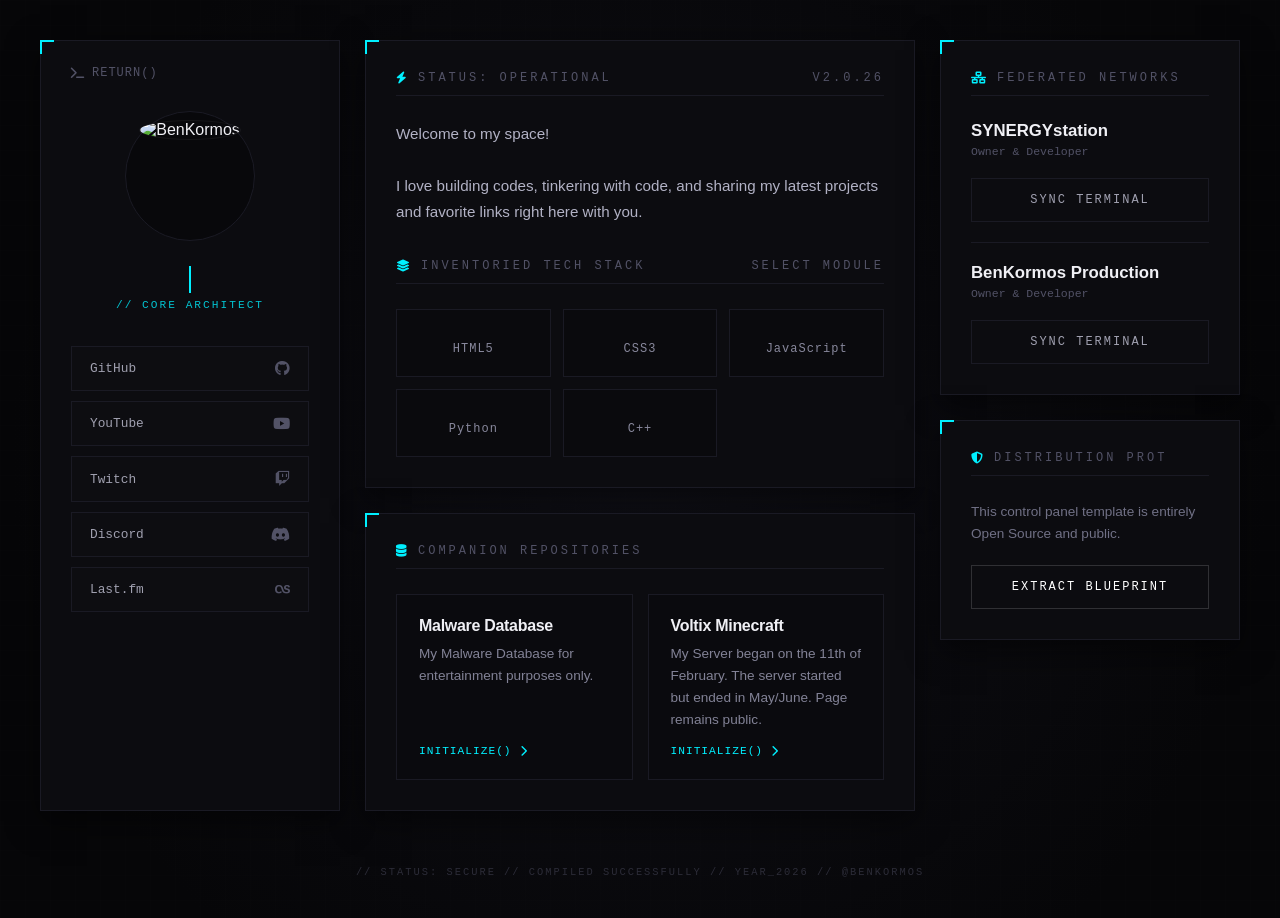
==== ben.html @ 7bd441f2 "Merge branch 'main' of https://github.com/SynergyStation/synergystation.github.io" ====
<!DOCTYPE html>
<html lang="en">
<head>
    <meta charset="UTF-8">
    <meta name="viewport" content="width=device-width, initial-scale=1.0">
    <title>BenKormos | Tactical Cyber Deck</title>
    
    <!-- Favicon -->
    <link rel="icon" type="image/jpeg" href="pictures/benkormos.profilbild.jpg">
    
    <!-- Icons -->
    <link rel="stylesheet" href="https://cdnjs.cloudflare.com/ajax/libs/font-awesome/6.4.0/css/all.min.css">
    <link rel="stylesheet" href="https://cdn.jsdelivr.net/gh/devicons/devicon@latest/devicon.min.css">

    <style>
        :root {
            --bg-main: #060608;
            --bg-card: #0c0c10;
            --border-color: #1a1a24;
            --accent: #00f0ff;
            --accent-dim: rgba(0, 240, 255, 0.05);
            --text-main: #f0f0f5;
            --text-muted: #525266;
            --font-mono: 'Courier New', Courier, monospace;
        }

        * {
            box-sizing: border-box;
            margin: 0;
            padding: 0;
            transition: background 0.2s, border-color 0.2s, transform 0.2s;
        }

        body {
            font-family: -apple-system, BlinkMacSystemFont, "Segoe UI", Roboto, sans-serif;
            background-color: var(--bg-main);
            color: var(--text-main);
            min-height: 100vh;
            display: flex;
            justify-content: center;
            align-items: center;
            padding: 40px 20px;
            background-image: 
                radial-gradient(circle at 50% 50%, rgba(20, 20, 30, 0.6) 0%, transparent 80%),
                linear-gradient(rgba(255, 255, 255, 0.005) 1px, transparent 1px),
                linear-gradient(90deg, rgba(255, 255, 255, 0.005) 1px, transparent 1px);
            background-size: 100% 100%, 25px 25px, 25px 25px;
        }

        /* PREMIUM ASYMMETRIC GRID */
        .deck-container {
            width: 100%;
            max-width: 1200px;
            display: grid;
            grid-template-columns: 300px 1fr 300px;
            gap: 25px;
        }

        /* PREMIUM MODULE DESIGN */
        .module {
            background: var(--bg-card);
            border: 1px solid var(--border-color);
            position: relative;
            padding: 30px;
            box-shadow: 0 10px 30px rgba(0,0,0,0.5);
        }

        /* Tech corner cuts */
        .module::before {
            content: '';
            position: absolute;
            top: -1px; left: -1px;
            width: 12px; height: 12px;
            border-top: 2px solid var(--accent);
            border-left: 2px solid var(--accent);
        }

        .module-title {
            font-family: var(--font-mono);
            font-size: 0.75rem;
            text-transform: uppercase;
            letter-spacing: 3px;
            color: var(--text-muted);
            margin-bottom: 25px;
            display: flex;
            align-items: center;
            justify-content: space-between;
            border-bottom: 1px solid var(--border-color);
            padding-bottom: 10px;
        }

        .module-title span {
            display: flex;
            align-items: center;
            gap: 8px;
        }

        .module-title i {
            color: var(--accent);
        }

        /* IDENTITY & TYPEWRITER EFFECT */
        .identity-pane {
            display: flex;
            flex-direction: column;
            align-items: center;
            text-align: center;
        }

        .avatar-wrapper {
            position: relative;
            width: 130px;
            height: 130px;
            margin-bottom: 25px;
            border: 1px solid var(--border-color);
            padding: 8px;
            background: rgba(0, 0, 0, 0.3);
            border-radius: 50%;
        }

        .avatar {
            width: 100%;
            height: 100%;
            object-fit: cover;
            border-radius: 50%;
            border: 1px solid rgba(255,255,255,0.05);
        }

        /* Dynamic Typewriter Box */
        .typewriter-container {
            display: inline-block;
            margin-bottom: 6px;
        }

        .username {
            font-family: var(--font-mono);
            font-size: 1.5rem;
            font-weight: 700;
            letter-spacing: 1px;
            color: #fff;
            overflow: hidden;
            border-right: 2px solid var(--accent);
            white-space: nowrap;
            margin: 0 auto;
            width: 0;
            animation: 
                typing 3.5s steps(9, end) infinite alternate,
                blink-caret 0.75s step-end infinite;
        }

        @keyframes typing {
            from { width: 0 }
            to { width: 100% }
        }

        @keyframes blink-caret {
            from, to { border-color: transparent }
            50% { border-color: var(--accent) }
        }

        .rank-string {
            font-family: var(--font-mono);
            font-size: 0.7rem;
            color: var(--accent);
            text-transform: uppercase;
            letter-spacing: 2px;
            margin-bottom: 35px;
            opacity: 0.8;
        }

        /* LINKS ELEMENT */
        .social-list {
            width: 100%;
            display: flex;
            flex-direction: column;
            gap: 10px;
        }

        .social-link {
            display: flex;
            align-items: center;
            justify-content: space-between;
            padding: 14px 18px;
            background: rgba(255, 255, 255, 0.005);
            border: 1px solid var(--border-color);
            color: #a0a0b0;
            text-decoration: none;
            font-family: var(--font-mono);
            font-size: 0.8rem;
        }

        .social-link i {
            font-size: 0.95rem;
            color: var(--text-muted);
        }

        .social-link:hover {
            border-color: var(--accent);
            background: var(--accent-dim);
            color: var(--accent);
            box-shadow: 0 0 15px rgba(0, 240, 255, 0.05);
            transform: translateX(4px);
        }
        .social-link:hover i { color: var(--accent); }

        /* CENTER AREA */
        .main-interface {
            display: flex;
            flex-direction: column;
            gap: 25px;
        }

        .bio-text {
            font-size: 0.95rem;
            line-height: 1.7;
            color: #b2b2c5;
        }

        /* TECH GRID LAYOUT */
        .tech-grid {
            display: grid;
            grid-template-columns: repeat(auto-fill, minmax(130px, 1fr));
            gap: 12px;
            margin-top: 25px;
        }

        .tech-item {
            display: flex;
            flex-direction: column;
            align-items: center;
            justify-content: center;
            gap: 12px;
            padding: 20px 10px;
            background: rgba(0,0,0,0.2);
            border: 1px solid var(--border-color);
            font-family: var(--font-mono);
            font-size: 0.75rem;
            letter-spacing: 1px;
            color: #88889c;
            cursor: pointer;
        }

        .tech-item i {
            font-size: 1.8rem;
            color: var(--text-muted);
        }

        .tech-item:hover {
            background: rgba(255,255,255,0.02);
            transform: translateY(-4px);
        }
        
        .tech-item.html:hover { border-color: #e34c26; color: #e34c26; box-shadow: 0 5px 15px rgba(227, 76, 38, 0.1); }
        .tech-item.html:hover i { color: #e34c26; }
        .tech-item.css:hover { border-color: #264de4; color: #264de4; box-shadow: 0 5px 15px rgba(38, 77, 228, 0.1); }
        .tech-item.css:hover i { color: #264de4; }
        .tech-item.js:hover { border-color: #f7df1e; color: #f7df1e; box-shadow: 0 5px 15px rgba(247, 223, 30, 0.1); }
        .tech-item.js:hover i { color: #f7df1e; }
        .tech-item.python:hover { border-color: #3776ab; color: #3776ab; box-shadow: 0 5px 15px rgba(55, 118, 171, 0.1); }
        .tech-item.python:hover i { color: #3776ab; }
        .tech-item.cpp:hover { border-color: #00599c; color: #00599c; box-shadow: 0 5px 15px rgba(0, 89, 156, 0.1); }
        .tech-item.cpp:hover i { color: #00599c; }

        /* REPOSITORIES NETWORK */
        .repo-layout {
            display: grid;
            grid-template-columns: 1fr 1fr;
            gap: 15px;
        }

        .repo-card {
            border: 1px solid var(--border-color);
            padding: 22px;
            background: rgba(0,0,0,0.15);
            display: flex;
            flex-direction: column;
            justify-content: space-between;
            gap: 15px;
        }

        .repo-card h4 {
            font-size: 1rem;
            font-weight: 600;
            letter-spacing: -0.3px;
        }

        .repo-card p {
            font-size: 0.85rem;
            color: #828296;
            line-height: 1.6;
        }

        .repo-btn {
            font-family: var(--font-mono);
            font-size: 0.7rem;
            color: var(--accent);
            text-decoration: none;
            display: flex;
            align-items: center;
            gap: 8px;
            letter-spacing: 1px;
        }

        .repo-btn:hover { color: #fff; }

        /* RIGHT COLUMN */
        .right-pane {
            display: flex;
            flex-direction: column;
            gap: 25px;
        }

        .org-node {
            margin-bottom: 20px;
            padding-bottom: 20px;
            border-bottom: 1px solid var(--border-color);
        }
        .org-node:last-child {
            margin-bottom: 0;
            padding-bottom: 0;
            border-bottom: none;
        }

        .org-name {
            font-size: 1.05rem;
            font-weight: 600;
            margin-bottom: 4px;
        }

        .org-role {
            font-family: var(--font-mono);
            font-size: 0.72rem;
            color: var(--text-muted);
            margin-bottom: 20px;
        }

        .tactical-btn {
            display: flex;
            align-items: center;
            justify-content: center;
            gap: 10px;
            width: 100%;
            background: transparent;
            border: 1px solid var(--border-color);
            color: #a0a0b0;
            padding: 14px;
            font-family: var(--font-mono);
            font-size: 0.75rem;
            text-transform: uppercase;
            letter-spacing: 2px;
            text-decoration: none;
            cursor: pointer;
        }

        .tactical-btn:hover {
            border-color: var(--accent);
            color: var(--accent);
            background: var(--accent-dim);
        }

        .hub-back-btn {
            position: absolute;
            top: 25px;
            left: 30px;
            font-family: var(--font-mono);
            color: var(--text-muted);
            text-decoration: none;
            font-size: 0.75rem;
            display: flex;
            align-items: center;
            gap: 6px;
            letter-spacing: 1px;
        }
        .hub-back-btn:hover { color: var(--accent); }

        /* MODAL OVERLAY TERMINAL */
        .modal-overlay {
            position: fixed;
            top: 0; left: 0; width: 100%; height: 100%;
            background: rgba(3, 3, 5, 0.9);
            backdrop-filter: blur(12px);
            z-index: 999;
            display: flex;
            justify-content: center;
            align-items: center;
            opacity: 0;
            pointer-events: none;
            transition: opacity 0.3s ease;
        }

        .modal-overlay.active {
            opacity: 1;
            pointer-events: auto;
        }

        .modal-box {
            background: #0a0a0e;
            border: 1px solid var(--accent);
            width: 100%;
            max-width: 480px;
            padding: 35px;
            position: relative;
            transform: translateY(20px);
            transition: transform 0.3s cubic-bezier(0.16, 1, 0.3, 1);
            box-shadow: 0 0 50px rgba(0, 240, 255, 0.1);
        }

        .modal-overlay.active .modal-box {
            transform: translateY(0);
        }

        .modal-close {
            position: absolute;
            top: 20px; right: 20px;
            background: transparent;
            border: none;
            color: var(--text-muted);
            font-family: var(--font-mono);
            font-size: 0.85rem;
            cursor: pointer;
        }
        .modal-close:hover { color: var(--accent); }

        .modal-header {
            display: flex;
            align-items: center;
            gap: 20px;
            margin-bottom: 25px;
            border-bottom: 1px solid var(--border-color);
            padding-bottom: 20px;
        }

        .modal-header i {
            font-size: 2.5rem;
        }

        .modal-title-text h3 {
            font-size: 1.4rem;
            color: #fff;
            font-weight: 700;
        }

        .modal-title-text span {
            font-family: var(--font-mono);
            font-size: 0.7rem;
            color: var(--text-muted);
            letter-spacing: 1px;
        }

        .modal-body p {
            font-size: 0.9rem;
            line-height: 1.7;
            color: #a0a0b5;
            margin-bottom: 20px;
        }

        .modal-meta {
            font-family: var(--font-mono);
            font-size: 0.75rem;
            background: rgba(255,255,255,0.01);
            padding: 12px 15px;
            border-left: 2px solid var(--accent);
            color: #707088;
            letter-spacing: 0.5px;
        }

        /* SYSTEM FOOTER */
        .deck-footer {
            grid-column: 1 / -1;
            text-align: center;
            font-family: var(--font-mono);
            font-size: 0.65rem;
            color: #2c2c38;
            margin-top: 30px;
            letter-spacing: 2px;
        }

        @media (max-width: 1100px) {
            .deck-container { grid-template-columns: 1fr 1fr; }
            .right-pane { grid-column: 1 / -1; display: grid; grid-template-columns: 1fr 1fr; }
        }
        @media (max-width: 768px) {
            .deck-container { grid-template-columns: 1fr; }
            .right-pane { grid-template-columns: 1fr; }
            .repo-layout { grid-template-columns: 1fr; }
            body { padding: 15px; }
        }
    </style>
</head>
<body>

    <audio id="bg-music" autoplay loop></audio>

    <!-- DATA MODULE OVERLAY (MODAL) -->
    <div class="modal-overlay" id="tech-modal">
        <div class="module modal-box">
            <button class="modal-close" id="close-modal">[ CLOSE_SYS ]</button>
            <div class="modal-header">
                <i id="m-icon" class=""></i>
                <div class="modal-title-text">
                    <h3 id="m-title">Language</h3>
                    <span id="m-type">// SYSTEM REGISTRY</span>
                </div>
            </div>
            <div class="modal-body">
                <p id="m-desc">Description payload.</p>
                <div class="modal-meta" id="m-use">
                    PRIMARY OVERVIEW
                </div>
            </div>
        </div>
    </div>

    <div class="deck-container">
        
        <!-- PROFILE SECTION -->
        <aside class="module identity-pane" style="padding-top: 70px;">
            <a href="/" class="hub-back-btn"><i class="fas fa-terminal"></i> RETURN()</a>
            
            <div class="avatar-wrapper">
                <img src="pictures/benkormos.profilbild.jpg" alt="BenKormos" class="avatar">
            </div>

            <div class="typewriter-container">
                <h2 class="username">BenKormos</h2>
            </div>
            <div class="rank-string">// CORE ARCHITECT</div>

            <div class="social-list">
                <a href="https://github.com/benbroc" target="_blank" class="social-link"><span>GitHub</span> <i class="fab fa-github"></i></a>
                <a href="https://youtube.com/@benkormos" target="_blank" class="social-link"><span>YouTube</span> <i class="fab fa-youtube"></i></a>
                <a href="https://twitch.tv/benkormos" target="_blank" class="social-link"><span>Twitch</span> <i class="fab fa-twitch"></i></a>
                <a href="https://dc.gg/ben" target="_blank" class="social-link"><span>Discord</span> <i class="fab fa-discord"></i></a>
                <a href="https://last.fm/user/ben_bro_c" target="_blank" class="social-link"><span>Last.fm</span> <i class="fab fa-lastfm"></i></a>
            </div>
        </aside>

        <!-- MAIN INTERFACE MAIN GRID -->
        <div class="main-interface">
            
            <!-- STATUS MATRIX -->
            <section class="module">
                <div class="module-title">
                    <span><i class="fas fa-bolt"></i> STATUS: OPERATIONAL</span>
                    <span>v2.0.26</span>
                </div>
                <p class="bio-text">Welcome to my space!<br><br>I love building codes, tinkering with code, and sharing my latest projects and favorite links right here with you.</p>
                
                <div class="module-title" style="margin-bottom: 0; margin-top: 35px;">
                    <span><i class="fas fa-layer-group"></i> INVENTORIED TECH STACK</span>
                    <span>SELECT MODULE</span>
                </div>
                
                <div class="tech-grid">
                    <div class="tech-item html" data-lang="html"><i class="devicon-html5-plain"></i>HTML5</div>
                    <div class="tech-item css" data-lang="css"><i class="devicon-css3-plain"></i>CSS3</div>
                    <div class="tech-item js" data-lang="js"><i class="devicon-javascript-plain"></i>JavaScript</div>
                    <div class="tech-item python" data-lang="python"><i class="devicon-python-plain"></i>Python</div>
                    <div class="tech-item cpp" data-lang="cpp"><i class="devicon-cplusplus-plain"></i>C++</div>
                </div>
            </section>

            <!-- ARCHIVES (REPOS) -->
            <section class="module">
                <div class="module-title">
                    <span><i class="fas fa-database"></i> COMPANION REPOSITORIES</span>
                </div>
                <div class="repo-layout">
                    
                    <div class="repo-card">
                        <div>
                            <h4>Malware Database</h4>
                            <p style="margin-top: 8px;">My Malware Database for entertainment purposes only.</p>
                        </div>
                        <a href="https://github.com/BenKormos/MalwareDatabase/tree/main/SteamTrashVirus" target="_blank" class="repo-btn">INITIALIZE() <i class="fas fa-chevron-right"></i></a>
                    </div>

                    <div class="repo-card">
                        <div>
                            <h4>Voltix Minecraft</h4>
                            <p style="margin-top: 8px;">My Server began on the 11th of February. The server started but ended in May/June. Page remains public.</p>
                        </div>
                        <a href="https://github.com/SynergyStation/voltix-website-2.0" target="_blank" class="repo-btn">INITIALIZE() <i class="fas fa-chevron-right"></i></a>
                    </div>

                </div>
            </section>
        </div>

        <!-- RIGHT SIDEBAR MODULES -->
        <div class="right-pane">
            
            <!-- NETWORK NODES -->
            <section class="module">
                <div class="module-title">
                    <span><i class="fas fa-network-wired"></i> FEDERATED NETWORKS</span>
                </div>
                
                <div class="org-node">
                    <div class="org-name">SYNERGYstation</div>
                    <div class="org-role">Owner & Developer</div>
                    <a href="https://github.com/SynergyStation" target="_blank" class="tactical-btn">Sync Terminal</a>
                </div>

                <div class="org-node">
                    <div class="org-name">BenKormos Production</div>
                    <div class="org-role">Owner & Developer</div>
                    <a href="https://github.com/Benkormos" target="_blank" class="tactical-btn">Sync Terminal</a>
                </div>
            </section>

            <!-- LEGAL PROTOCOLS -->
            <section class="module">
                <div class="module-title">
                    <span><i class="fas fa-shield-alt"></i> DISTRIBUTION PROT</span>
                </div>
                <p style="font-size: 0.85rem; color: #707085; margin-bottom: 20px; line-height: 1.6;">This control panel template is entirely Open Source and public.</p>
                <a href="https://github.com/BenKormos" target="_blank" class="tactical-btn" style="border-color: rgba(255,255,255,0.15); color: #fff;">Extract Blueprint</a>
            </section>

        </div>

        <!-- BASE TERMINAL ROW -->
        <footer class="deck-footer">
            // STATUS: SECURE // COMPILED SUCCESSFULLY // YEAR_2026 // @BENKORMOS
        </footer>

    </div>

    <!-- CODE SYSTEM INTERACTIVE ENGINE -->
    <script>
        // Tech Stack Data Registry
        const techDatabase = {
            html: {
                title: "HTML5",
                type: "MARKUP ENGINE // SYSTEM_CORE",
                icon: "devicon-html5-plain",
                color: "#e34c26",
                desc: "Hypertext Markup Language. The fundamental architecture of the web ecosystem. Used to structuralize text layouts, hyperlink hubs, and content domains within the centralized DOM grid.",
                use: "PRIMARY OPERATION: Structural DOM Mapping & Core Web Layouts"
            },
            css: {
                title: "CSS3",
                type: "STYLESHEET GRAPHICS MATRIX",
                icon: "devicon-css3-plain",
                color: "#264de4",
                desc: "Cascading Style Sheets. Controls responsive viewport processing, deep variable declarations, complex fluid layouts, and low-overhead animation loops.",
                use: "PRIMARY OPERATION: UI Theming, Flex/Grid Systems & Fluid Shaders"
            },
            js: {
                title: "JavaScript",
                type: "RUNTIME SKRIPT ENVIRONMENT",
                icon: "devicon-javascript-plain",
                color: "#f7df1e",
                desc: "High-level asynchronous runtime. Powers active state machine processes, responsive interface mutations, network data handshakes, and dynamically spawns this responsive diagnostic viewport.",
                use: "PRIMARY OPERATION: Dynamic Interaction & Async Network Pipelines"
            },
            python: {
                title: "Python",
                type: "INTERPRETED MULTI-ROLE CORE",
                icon: "devicon-python-plain",
                color: "#3776ab",
                desc: "A concise interpreted language engineered for optimal legibility. Widely configured for local micro-scripts, machine learning models, server integration, and automated parsing protocols.",
                use: "PRIMARY OPERATION: Automated Pipelines, Web Scrapers & Analytical Engines"
            },
            cpp: {
                title: "C++",
                type: "LOW-LEVEL COMPILED CORE",
                icon: "devicon-cplusplus-plain",
                color: "#00599c",
                desc: "A supreme execution engine optimized for direct machine abstraction. Grants manual memory map controls and deterministic speeds. Ideal for deep platform software and rendering tasks.",
                use: "PRIMARY OPERATION: Ultra-Performance Modules & Low-Level Architecture"
            }
        };

        // Window Handlers
        const modal = document.getElementById('tech-modal');
        const closeModalBtn = document.getElementById('close-modal');
        const techItems = document.querySelectorAll('.tech-item');

        const mIcon = document.getElementById('m-icon');
        const mTitle = document.getElementById('m-title');
        const mType = document.getElementById('m-type');
        const mDesc = document.getElementById('m-desc');
        const mUse = document.getElementById('m-use');

        // Modal Lifecycle Event Setup
        techItems.forEach(item => {
            item.addEventListener('click', () => {
                const langKey = item.getAttribute('data-lang');
                const data = techDatabase[langKey];

                if(data) {
                    mIcon.className = data.icon;
                    mIcon.style.color = data.color;
                    modal.style.setProperty('--accent', data.color);
                    mTitle.textContent = data.title;
                    mType.textContent = `// CLASS: ${data.type}`;
                    mDesc.textContent = data.desc;
                    mUse.textContent = data.use;

                    modal.classList.add('active');
                }
            });
        });

        closeModalBtn.addEventListener('click', () => modal.classList.remove('active'));
        modal.addEventListener('click', (e) => {
            if(e.target === modal) modal.classList.remove('active');
        });

        // Background Audio Handshake
        const audio = document.getElementById('bg-music');
        audio.volume = 0.3;

        function triggerAutoplay() {
            audio.play().then(() => {
                window.removeEventListener('click', triggerAutoplay);
                window.removeEventListener('touchstart', triggerAutoplay);
            }).catch(() => {});
        }
        window.addEventListener('DOMContentLoaded', triggerAutoplay);
        window.addEventListener('click', triggerAutoplay);
        window.addEventListener('touchstart', triggerAutoplay);
    </script>
</body>
</html>
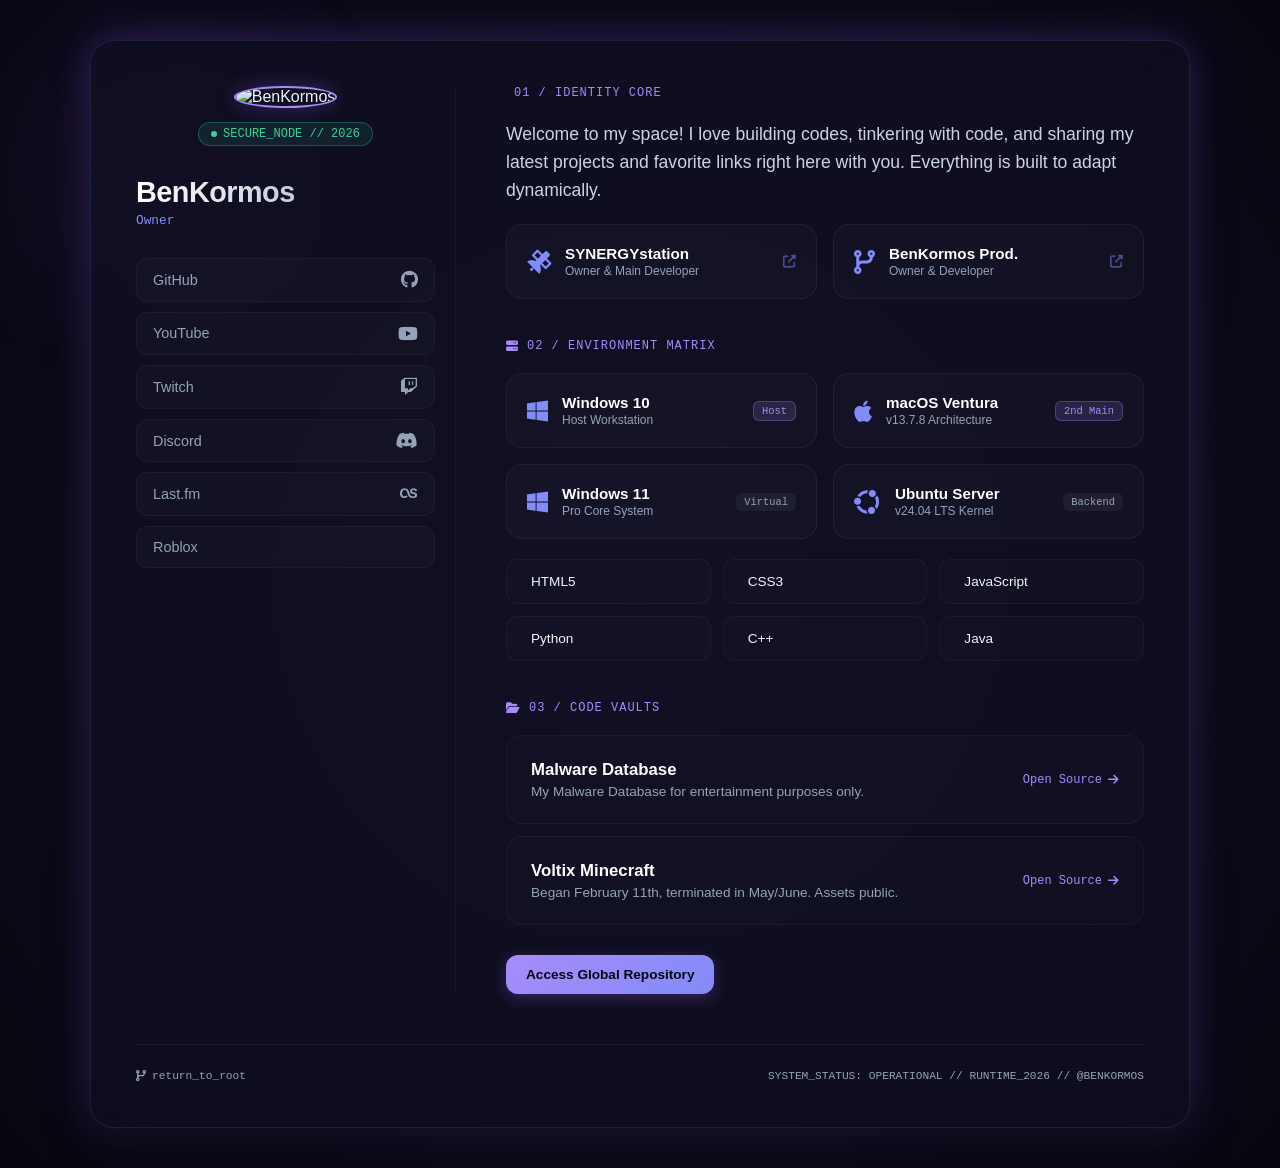
==== commit 910f21d7: "Update ben.html" ====
--- a/ben.html
+++ b/ben.html
@@ -3,7 +3,7 @@
 <head>
     <meta charset="UTF-8">
     <meta name="viewport" content="width=device-width, initial-scale=1.0">
-    <title>BenKormos | Tactical Cyber Deck</title>
+    <title>BenKormos</title>
     
     <!-- Favicon -->
     <link rel="icon" type="image/jpeg" href="pictures/benkormos.profilbild.jpg">
@@ -14,372 +14,353 @@
 
     <style>
         :root {
-            --bg-main: #060608;
-            --bg-card: #0c0c10;
-            --border-color: #1a1a24;
-            --accent: #00f0ff;
-            --accent-dim: rgba(0, 240, 255, 0.05);
-            --text-main: #f0f0f5;
-            --text-muted: #525266;
-            --font-mono: 'Courier New', Courier, monospace;
+            --bg-gradient: radial-gradient(circle at 50% 50%, #141226 0%, #070610 100%);
+            --panel-bg: rgba(18, 16, 36, 0.65);
+            --panel-border: rgba(129, 140, 248, 0.15);
+            --accent-glow: rgba(139, 92, 246, 0.3);
+            --accent-primary: #a78bfa;
+            --accent-secondary: #818cf8;
+            --text-main: #f1f5f9;
+            --text-muted: #94a3b8;
+            --font-code: 'Consolas', 'Courier New', monospace;
         }
 
         * {
             box-sizing: border-box;
             margin: 0;
             padding: 0;
-            transition: background 0.2s, border-color 0.2s, transform 0.2s;
         }
 
         body {
-            font-family: -apple-system, BlinkMacSystemFont, "Segoe UI", Roboto, sans-serif;
-            background-color: var(--bg-main);
+            font-family: 'Segoe UI', Roboto, Helvetica, Arial, sans-serif;
+            background: var(--bg-gradient);
             color: var(--text-main);
             min-height: 100vh;
             display: flex;
             justify-content: center;
             align-items: center;
             padding: 40px 20px;
-            background-image: 
-                radial-gradient(circle at 50% 50%, rgba(20, 20, 30, 0.6) 0%, transparent 80%),
-                linear-gradient(rgba(255, 255, 255, 0.005) 1px, transparent 1px),
-                linear-gradient(90deg, rgba(255, 255, 255, 0.005) 1px, transparent 1px);
-            background-size: 100% 100%, 25px 25px, 25px 25px;
-        }
-
-        /* PREMIUM ASYMMETRIC GRID */
-        .deck-container {
+            overflow-x: hidden;
+        }
+
+        /* --- BACKGROUND DECORATION --- */
+        .bg-glow-orb {
+            position: fixed;
+            width: 500px;
+            height: 500px;
+            background: radial-gradient(circle, rgba(139, 92, 246, 0.08) 0%, rgba(0,0,0,0) 70%);
+            top: -100px;
+            left: -100px;
+            z-index: -1;
+        }
+
+        /* --- MAIN DASHBOARD CONTAINER --- */
+        .terminal-container {
+            max-width: 1100px;
             width: 100%;
-            max-width: 1200px;
+            background: var(--panel-bg);
+            backdrop-filter: blur(20px);
+            -webkit-backdrop-filter: blur(20px);
+            border: 1px solid var(--panel-border);
+            border-radius: 24px;
+            padding: 45px;
+            box-shadow: 0 25px 50px -12px rgba(0, 0, 0, 0.5), 0 0 40px 0 var(--accent-glow);
             display: grid;
-            grid-template-columns: 300px 1fr 300px;
-            gap: 25px;
-        }
-
-        /* PREMIUM MODULE DESIGN */
-        .module {
-            background: var(--bg-card);
-            border: 1px solid var(--border-color);
+            grid-template-columns: 320px 1fr;
+            gap: 50px;
+        }
+
+        /* --- LEFT COLUMN: PROFILE & LINKS --- */
+        .profile-axis {
+            display: flex;
+            flex-direction: column;
+            gap: 30px;
+            border-right: 1px solid rgba(255, 255, 255, 0.05);
+            padding-right: 20px;
+        }
+
+        .avatar-box {
+            text-align: center;
             position: relative;
-            padding: 30px;
-            box-shadow: 0 10px 30px rgba(0,0,0,0.5);
-        }
-
-        /* Tech corner cuts */
-        .module::before {
-            content: '';
-            position: absolute;
-            top: -1px; left: -1px;
-            width: 12px; height: 12px;
-            border-top: 2px solid var(--accent);
-            border-left: 2px solid var(--accent);
-        }
-
-        .module-title {
-            font-family: var(--font-mono);
+        }
+
+        .avatar-box img {
+            width: 120px;
+            height: 120px;
+            border-radius: 50%;
+            object-fit: cover;
+            border: 2px solid var(--accent-primary);
+            box-shadow: 0 0 20px var(--accent-glow);
+        }
+
+        .status-badge {
+            display: inline-flex;
+            align-items: center;
+            gap: 6px;
+            background: rgba(52, 211, 153, 0.1);
+            border: 1px solid rgba(52, 211, 153, 0.3);
+            color: #34d399;
+            padding: 4px 12px;
+            border-radius: 20px;
+            font-size: 0.75rem;
+            font-family: var(--font-code);
+            margin-top: 14px;
+        }
+
+        .status-dot {
+            width: 6px;
+            height: 6px;
+            background: #34d399;
+            border-radius: 50%;
+            animation: pulse 2s infinite;
+        }
+
+        .profile-title h1 {
+            font-size: 1.8rem;
+            font-weight: 800;
+            letter-spacing: -0.5px;
+            background: linear-gradient(to right, #fff, var(--text-muted));
+            -webkit-background-clip: text;
+            -webkit-text-fill-color: transparent;
+        }
+
+        .profile-title p {
+            font-family: var(--font-code);
+            font-size: 0.8rem;
+            color: var(--accent-secondary);
+            margin-top: 4px;
+        }
+
+        .link-mesh {
+            display: flex;
+            flex-direction: column;
+            gap: 10px;
+        }
+
+        .link-node {
+            display: flex;
+            align-items: center;
+            justify-content: space-between;
+            padding: 12px 16px;
+            background: rgba(255, 255, 255, 0.02);
+            border: 1px solid rgba(255, 255, 255, 0.04);
+            border-radius: 12px;
+            color: var(--text-muted);
+            text-decoration: none;
+            font-size: 0.9rem;
+            transition: all 0.25s ease;
+        }
+
+        .link-node:hover {
+            background: rgba(139, 92, 246, 0.1);
+            border-color: var(--accent-primary);
+            color: #fff;
+            transform: translateX(4px);
+        }
+
+        .link-node i {
+            font-size: 1.1rem;
+        }
+
+        /* --- RIGHT COLUMN: OPERATIONAL DATA --- */
+        .content-axis {
+            display: flex;
+            flex-direction: column;
+            gap: 40px;
+        }
+
+        .deck-section {
+            display: flex;
+            flex-direction: column;
+            gap: 20px;
+        }
+
+        .section-tag {
+            font-family: var(--font-code);
             font-size: 0.75rem;
             text-transform: uppercase;
-            letter-spacing: 3px;
-            color: var(--text-muted);
-            margin-bottom: 25px;
-            display: flex;
-            align-items: center;
-            justify-content: space-between;
-            border-bottom: 1px solid var(--border-color);
-            padding-bottom: 10px;
-        }
-
-        .module-title span {
+            color: var(--accent-primary);
+            letter-spacing: 1px;
             display: flex;
             align-items: center;
             gap: 8px;
         }
 
-        .module-title i {
-            color: var(--accent);
-        }
-
-        /* IDENTITY & TYPEWRITER EFFECT */
-        .identity-pane {
-            display: flex;
-            flex-direction: column;
-            align-items: center;
-            text-align: center;
-        }
-
-        .avatar-wrapper {
-            position: relative;
-            width: 130px;
-            height: 130px;
-            margin-bottom: 25px;
-            border: 1px solid var(--border-color);
-            padding: 8px;
-            background: rgba(0, 0, 0, 0.3);
-            border-radius: 50%;
-        }
-
-        .avatar {
-            width: 100%;
-            height: 100%;
-            object-fit: cover;
-            border-radius: 50%;
-            border: 1px solid rgba(255,255,255,0.05);
-        }
-
-        /* Dynamic Typewriter Box */
-        .typewriter-container {
-            display: inline-block;
-            margin-bottom: 6px;
-        }
-
-        .username {
-            font-family: var(--font-mono);
-            font-size: 1.5rem;
-            font-weight: 700;
-            letter-spacing: 1px;
-            color: #fff;
-            overflow: hidden;
-            border-right: 2px solid var(--accent);
-            white-space: nowrap;
-            margin: 0 auto;
-            width: 0;
-            animation: 
-                typing 3.5s steps(9, end) infinite alternate,
-                blink-caret 0.75s step-end infinite;
-        }
-
-        @keyframes typing {
-            from { width: 0 }
-            to { width: 100% }
-        }
-
-        @keyframes blink-caret {
-            from, to { border-color: transparent }
-            50% { border-color: var(--accent) }
-        }
-
-        .rank-string {
-            font-family: var(--font-mono);
-            font-size: 0.7rem;
-            color: var(--accent);
-            text-transform: uppercase;
-            letter-spacing: 2px;
-            margin-bottom: 35px;
-            opacity: 0.8;
-        }
-
-        /* LINKS ELEMENT */
-        .social-list {
-            width: 100%;
-            display: flex;
-            flex-direction: column;
-            gap: 10px;
-        }
-
-        .social-link {
-            display: flex;
-            align-items: center;
-            justify-content: space-between;
-            padding: 14px 18px;
-            background: rgba(255, 255, 255, 0.005);
-            border: 1px solid var(--border-color);
-            color: #a0a0b0;
-            text-decoration: none;
-            font-family: var(--font-mono);
-            font-size: 0.8rem;
-        }
-
-        .social-link i {
-            font-size: 0.95rem;
-            color: var(--text-muted);
-        }
-
-        .social-link:hover {
-            border-color: var(--accent);
-            background: var(--accent-dim);
-            color: var(--accent);
-            box-shadow: 0 0 15px rgba(0, 240, 255, 0.05);
-            transform: translateX(4px);
-        }
-        .social-link:hover i { color: var(--accent); }
-
-        /* CENTER AREA */
-        .main-interface {
-            display: flex;
-            flex-direction: column;
-            gap: 25px;
-        }
-
         .bio-text {
-            font-size: 0.95rem;
-            line-height: 1.7;
-            color: #b2b2c5;
-        }
-
-        /* TECH GRID LAYOUT */
-        .tech-grid {
-            display: grid;
-            grid-template-columns: repeat(auto-fill, minmax(130px, 1fr));
-            gap: 12px;
-            margin-top: 25px;
-        }
-
-        .tech-item {
-            display: flex;
-            flex-direction: column;
-            align-items: center;
-            justify-content: center;
-            gap: 12px;
-            padding: 20px 10px;
-            background: rgba(0,0,0,0.2);
-            border: 1px solid var(--border-color);
-            font-family: var(--font-mono);
-            font-size: 0.75rem;
-            letter-spacing: 1px;
-            color: #88889c;
-            cursor: pointer;
-        }
-
-        .tech-item i {
-            font-size: 1.8rem;
-            color: var(--text-muted);
-        }
-
-        .tech-item:hover {
-            background: rgba(255,255,255,0.02);
-            transform: translateY(-4px);
-        }
-        
-        .tech-item.html:hover { border-color: #e34c26; color: #e34c26; box-shadow: 0 5px 15px rgba(227, 76, 38, 0.1); }
-        .tech-item.html:hover i { color: #e34c26; }
-        .tech-item.css:hover { border-color: #264de4; color: #264de4; box-shadow: 0 5px 15px rgba(38, 77, 228, 0.1); }
-        .tech-item.css:hover i { color: #264de4; }
-        .tech-item.js:hover { border-color: #f7df1e; color: #f7df1e; box-shadow: 0 5px 15px rgba(247, 223, 30, 0.1); }
-        .tech-item.js:hover i { color: #f7df1e; }
-        .tech-item.python:hover { border-color: #3776ab; color: #3776ab; box-shadow: 0 5px 15px rgba(55, 118, 171, 0.1); }
-        .tech-item.python:hover i { color: #3776ab; }
-        .tech-item.cpp:hover { border-color: #00599c; color: #00599c; box-shadow: 0 5px 15px rgba(0, 89, 156, 0.1); }
-        .tech-item.cpp:hover i { color: #00599c; }
-
-        /* REPOSITORIES NETWORK */
-        .repo-layout {
+            font-size: 1.1rem;
+            line-height: 1.6;
+            color: #cbd5e1;
+        }
+
+        /* GRID LAYOUTS */
+        .sub-grid {
             display: grid;
             grid-template-columns: 1fr 1fr;
-            gap: 15px;
-        }
-
-        .repo-card {
-            border: 1px solid var(--border-color);
-            padding: 22px;
-            background: rgba(0,0,0,0.15);
+            gap: 16px;
+        }
+
+        .interactive-card {
+            background: rgba(255, 255, 255, 0.02);
+            border: 1px solid rgba(255, 255, 255, 0.05);
+            border-radius: 16px;
+            padding: 20px;
+            display: flex;
+            align-items: center;
+            justify-content: space-between;
+            cursor: pointer;
+            transition: all 0.2s ease;
+        }
+
+        .interactive-card:hover {
+            background: rgba(255, 255, 255, 0.04);
+            border-color: rgba(129, 140, 248, 0.4);
+            box-shadow: 0 4px 20px rgba(0,0,0,0.2);
+        }
+
+        .card-core {
+            display: flex;
+            align-items: center;
+            gap: 14px;
+        }
+
+        .interactive-card i {
+            font-size: 1.5rem;
+            color: var(--accent-secondary);
+        }
+
+        .card-meta h4 {
+            font-size: 0.95rem;
+            color: #fff;
+        }
+
+        .card-meta p {
+            font-size: 0.75rem;
+            color: var(--text-muted);
+            margin-top: 2px;
+        }
+
+        .badge-pill {
+            font-family: var(--font-code);
+            font-size: 0.65rem;
+            padding: 3px 8px;
+            border-radius: 6px;
+            background: rgba(255, 255, 255, 0.05);
+            color: var(--text-muted);
+        }
+
+        .badge-pill.prime {
+            background: rgba(167, 139, 250, 0.15);
+            color: var(--accent-primary);
+            border: 1px solid rgba(167, 139, 250, 0.3);
+        }
+
+        /* TECH BOX TOKEN GRID */
+        .tech-matrix {
+            display: grid;
+            grid-template-columns: repeat(3, 1fr);
+            gap: 12px;
+        }
+
+        .tech-token {
+            background: rgba(255, 255, 255, 0.01);
+            border: 1px solid rgba(255, 255, 255, 0.04);
+            border-radius: 12px;
+            padding: 14px;
+            display: flex;
+            align-items: center;
+            gap: 10px;
+            font-size: 0.85rem;
+            cursor: pointer;
+            transition: all 0.2s ease;
+        }
+
+        .tech-token:hover {
+            background: rgba(139, 92, 246, 0.05);
+            border-color: rgba(139, 92, 246, 0.3);
+            color: #fff;
+        }
+
+        /* REPO PACKS */
+        .repo-rack {
             display: flex;
             flex-direction: column;
+            gap: 12px;
+        }
+
+        .repo-banner {
+            background: rgba(255, 255, 255, 0.01);
+            border: 1px solid rgba(255, 255, 255, 0.04);
+            border-radius: 16px;
+            padding: 24px;
+            display: flex;
             justify-content: space-between;
-            gap: 15px;
-        }
-
-        .repo-card h4 {
-            font-size: 1rem;
-            font-weight: 600;
-            letter-spacing: -0.3px;
-        }
-
-        .repo-card p {
+            align-items: center;
+        }
+
+        .repo-info h4 {
+            font-size: 1.05rem;
+            color: #fff;
+        }
+
+        .repo-info p {
             font-size: 0.85rem;
-            color: #828296;
-            line-height: 1.6;
-        }
-
-        .repo-btn {
-            font-family: var(--font-mono);
-            font-size: 0.7rem;
-            color: var(--accent);
-            text-decoration: none;
-            display: flex;
+            color: var(--text-muted);
+            margin-top: 4px;
+        }
+
+        /* BUTTON ENGAGEMENT */
+        .cyber-btn {
+            display: inline-flex;
             align-items: center;
             gap: 8px;
-            letter-spacing: 1px;
-        }
-
-        .repo-btn:hover { color: #fff; }
-
-        /* RIGHT COLUMN */
-        .right-pane {
-            display: flex;
-            flex-direction: column;
-            gap: 25px;
-        }
-
-        .org-node {
-            margin-bottom: 20px;
-            padding-bottom: 20px;
-            border-bottom: 1px solid var(--border-color);
-        }
-        .org-node:last-child {
-            margin-bottom: 0;
-            padding-bottom: 0;
-            border-bottom: none;
-        }
-
-        .org-name {
-            font-size: 1.05rem;
-            font-weight: 600;
-            margin-bottom: 4px;
-        }
-
-        .org-role {
-            font-family: var(--font-mono);
-            font-size: 0.72rem;
-            color: var(--text-muted);
-            margin-bottom: 20px;
-        }
-
-        .tactical-btn {
-            display: flex;
-            align-items: center;
-            justify-content: center;
-            gap: 10px;
-            width: 100%;
-            background: transparent;
-            border: 1px solid var(--border-color);
-            color: #a0a0b0;
-            padding: 14px;
-            font-family: var(--font-mono);
-            font-size: 0.75rem;
-            text-transform: uppercase;
-            letter-spacing: 2px;
+            background: linear-gradient(135deg, var(--accent-primary) 0%, var(--accent-secondary) 100%);
+            color: #070610;
+            border: none;
+            padding: 12px 20px;
+            border-radius: 12px;
+            font-size: 0.85rem;
+            font-weight: 700;
             text-decoration: none;
             cursor: pointer;
-        }
-
-        .tactical-btn:hover {
-            border-color: var(--accent);
-            color: var(--accent);
-            background: var(--accent-dim);
-        }
-
-        .hub-back-btn {
-            position: absolute;
-            top: 25px;
-            left: 30px;
-            font-family: var(--font-mono);
-            color: var(--text-muted);
+            box-shadow: 0 4px 15px var(--accent-glow);
+            transition: transform 0.2s ease, opacity 0.2s ease;
+        }
+
+        .cyber-btn:hover {
+            transform: translateY(-2px);
+            opacity: 0.95;
+        }
+
+        .cyber-btn.outline {
+            background: transparent;
+            color: #fff;
+            border: 1px solid rgba(255, 255, 255, 0.1);
+            box-shadow: none;
+        }
+
+        .cyber-btn.outline:hover {
+            border-color: var(--accent-primary);
+            background: rgba(255, 255, 255, 0.02);
+        }
+
+        .action-link {
+            font-family: var(--font-code);
+            font-size: 0.75rem;
+            color: var(--accent-primary);
             text-decoration: none;
-            font-size: 0.75rem;
-            display: flex;
+            display: inline-flex;
             align-items: center;
             gap: 6px;
-            letter-spacing: 1px;
-        }
-        .hub-back-btn:hover { color: var(--accent); }
-
-        /* MODAL OVERLAY TERMINAL */
-        .modal-overlay {
+        }
+        .action-link:hover { text-decoration: underline; }
+
+        /* --- OVERLAY MODAL SYSTEM --- */
+        .modal-blur-screen {
             position: fixed;
             top: 0; left: 0; width: 100%; height: 100%;
-            background: rgba(3, 3, 5, 0.9);
-            backdrop-filter: blur(12px);
-            z-index: 999;
+            background: rgba(7, 6, 16, 0.8);
+            backdrop-filter: blur(10px);
+            z-index: 1000;
             display: flex;
             justify-content: center;
             align-items: center;
@@ -388,295 +369,367 @@
             transition: opacity 0.3s ease;
         }
 
-        .modal-overlay.active {
-            opacity: 1;
-            pointer-events: auto;
-        }
-
-        .modal-box {
-            background: #0a0a0e;
-            border: 1px solid var(--accent);
+        .modal-blur-screen.active { opacity: 1; pointer-events: auto; }
+
+        .modal-vault {
+            max-width: 500px;
             width: 100%;
-            max-width: 480px;
+            background: #16142c;
+            border: 1px solid rgba(139, 92, 246, 0.3);
+            border-radius: 24px;
             padding: 35px;
             position: relative;
-            transform: translateY(20px);
-            transition: transform 0.3s cubic-bezier(0.16, 1, 0.3, 1);
-            box-shadow: 0 0 50px rgba(0, 240, 255, 0.1);
-        }
-
-        .modal-overlay.active .modal-box {
-            transform: translateY(0);
-        }
-
-        .modal-close {
+            box-shadow: 0 20px 40px rgba(0,0,0,0.6), 0 0 30px rgba(139, 92, 246, 0.2);
+            transform: scale(0.95);
+            transition: transform 0.3s ease;
+        }
+        .modal-blur-screen.active .modal-vault { transform: scale(1); }
+
+        .close-vault-btn {
             position: absolute;
-            top: 20px; right: 20px;
-            background: transparent;
+            top: 25px; right: 25px;
+            background: rgba(255, 255, 255, 0.05);
             border: none;
             color: var(--text-muted);
-            font-family: var(--font-mono);
-            font-size: 0.85rem;
+            width: 30px; height: 30px;
+            border-radius: 50%;
             cursor: pointer;
-        }
-        .modal-close:hover { color: var(--accent); }
-
-        .modal-header {
-            display: flex;
-            align-items: center;
-            gap: 20px;
-            margin-bottom: 25px;
-            border-bottom: 1px solid var(--border-color);
-            padding-bottom: 20px;
-        }
-
-        .modal-header i {
-            font-size: 2.5rem;
-        }
-
-        .modal-title-text h3 {
-            font-size: 1.4rem;
-            color: #fff;
-            font-weight: 700;
-        }
-
-        .modal-title-text span {
-            font-family: var(--font-mono);
+            display: flex;
+            align-items: center;
+            justify-content: center;
+        }
+        .close-vault-btn:hover { color: #fff; background: rgba(255,255,255,0.1); }
+
+        .modal-lead-row {
+            display: flex;
+            align-items: center;
+            gap: 16px;
+            margin-bottom: 20px;
+        }
+        .modal-lead-row i { font-size: 2rem; }
+        .modal-lead-titles h3 { font-size: 1.2rem; color: #fff; }
+        .modal-lead-titles span { font-family: var(--font-code); font-size: 0.7rem; color: var(--accent-primary); }
+
+        .modal-body-text { font-size: 0.95rem; line-height: 1.6; color: var(--text-muted); margin-bottom: 25px; }
+
+        .modal-status-box {
+            font-family: var(--font-code);
+            font-size: 0.75rem;
+            background: rgba(0, 0, 0, 0.3);
+            padding: 14px;
+            border-radius: 10px;
+            border-left: 3px solid var(--accent-secondary);
+        }
+
+        /* FOOTER */
+        .terminal-footer {
+            grid-column: span 2;
+            border-top: 1px solid rgba(255, 255, 255, 0.05);
+            padding-top: 25px;
+            display: flex;
+            justify-content: space-between;
+            align-items: center;
+            font-family: var(--font-code);
             font-size: 0.7rem;
             color: var(--text-muted);
-            letter-spacing: 1px;
-        }
-
-        .modal-body p {
-            font-size: 0.9rem;
-            line-height: 1.7;
-            color: #a0a0b5;
-            margin-bottom: 20px;
-        }
-
-        .modal-meta {
-            font-family: var(--font-mono);
-            font-size: 0.75rem;
-            background: rgba(255,255,255,0.01);
-            padding: 12px 15px;
-            border-left: 2px solid var(--accent);
-            color: #707088;
-            letter-spacing: 0.5px;
-        }
-
-        /* SYSTEM FOOTER */
-        .deck-footer {
-            grid-column: 1 / -1;
-            text-align: center;
-            font-family: var(--font-mono);
-            font-size: 0.65rem;
-            color: #2c2c38;
-            margin-top: 30px;
-            letter-spacing: 2px;
-        }
-
-        @media (max-width: 1100px) {
-            .deck-container { grid-template-columns: 1fr 1fr; }
-            .right-pane { grid-column: 1 / -1; display: grid; grid-template-columns: 1fr 1fr; }
-        }
-        @media (max-width: 768px) {
-            .deck-container { grid-template-columns: 1fr; }
-            .right-pane { grid-template-columns: 1fr; }
-            .repo-layout { grid-template-columns: 1fr; }
-            body { padding: 15px; }
+        }
+
+        .footer-left-btn {
+            color: var(--text-muted);
+            text-decoration: none;
+            display: flex;
+            align-items: center;
+            gap: 6px;
+        }
+        .footer-left-btn:hover { color: #fff; }
+
+        @keyframes pulse {
+            0% { transform: scale(0.95); box-shadow: 0 0 0 0 rgba(52, 211, 153, 0.5); }
+            70% { transform: scale(1); box-shadow: 0 0 0 8px rgba(52, 211, 153, 0); }
+            100% { transform: scale(0.95); box-shadow: 0 0 0 0 rgba(52, 211, 153, 0); }
+        }
+
+        /* --- RESPONSIVE ADAPTATION --- */
+        @media (max-width: 900px) {
+            .terminal-container { grid-template-columns: 1fr; gap: 40px; padding: 30px; }
+            .profile-axis { border-right: none; padding-right: 0; border-bottom: 1px solid rgba(255, 255, 255, 0.05); padding-bottom: 30px; }
+            .sub-grid { grid-template-columns: 1fr; }
+            .tech-matrix { grid-template-columns: 1fr 1fr; }
+            .terminal-footer { grid-column: span 1; flex-direction: column; gap: 15px; text-align: center; }
+            .repo-banner { flex-direction: column; align-items: flex-start; gap: 16px; }
         }
     </style>
 </head>
 <body>
 
+    <div class="bg-glow-orb"></div>
     <audio id="bg-music" autoplay loop></audio>
 
-    <!-- DATA MODULE OVERLAY (MODAL) -->
-    <div class="modal-overlay" id="tech-modal">
-        <div class="module modal-box">
-            <button class="modal-close" id="close-modal">[ CLOSE_SYS ]</button>
-            <div class="modal-header">
-                <i id="m-icon" class=""></i>
-                <div class="modal-title-text">
-                    <h3 id="m-title">Language</h3>
-                    <span id="m-type">// SYSTEM REGISTRY</span>
+    <!-- CORE INTERFACE DIALOG BOX -->
+    <div class="modal-blur-screen" id="info-modal">
+        <div class="modal-vault">
+            <button class="close-vault-btn" id="close-modal"><i class="fas fa-times"></i></button>
+            <div class="modal-lead-row">
+                <i id="m-icon"></i>
+                <div class="modal-lead-titles">
+                    <h3 id="m-title">Registry Node</h3>
+                    <span id="m-type">// PARAM_LOG</span>
                 </div>
             </div>
-            <div class="modal-body">
-                <p id="m-desc">Description payload.</p>
-                <div class="modal-meta" id="m-use">
-                    PRIMARY OVERVIEW
-                </div>
+            <p class="modal-body-text" id="m-desc">Matrix Node Payload description.</p>
+            <div class="modal-status-box" id="m-use">
+                EXECUTION PIPELINE READY
             </div>
         </div>
     </div>
 
-    <div class="deck-container">
+    <!-- MAIN DASHBOARD -->
+    <div class="terminal-container">
         
-        <!-- PROFILE SECTION -->
-        <aside class="module identity-pane" style="padding-top: 70px;">
-            <a href="/" class="hub-back-btn"><i class="fas fa-terminal"></i> RETURN()</a>
+        <!-- SIDEBAR PLATFORM HUB -->
+        <aside class="profile-axis">
+            <div class="avatar-box">
+                <img src="pictures/benkormos.profilbild.jpg" alt="BenKormos">
+                <div>
+                    <div class="status-badge">
+                        <div class="status-dot"></div> SECURE_NODE // 2026
+                    </div>
+                </div>
+            </div>
+
+            <div class="profile-title">
+                <h1>BenKormos</h1>
+                <p>Owner</p>
+            </div>
+
+            <nav class="link-mesh">
+                <a href="https://github.com/benbroc" target="_blank" class="link-node"><span>GitHub</span><i class="fab fa-github"></i></a>
+                <a href="https://youtube.com/@benkormos" target="_blank" class="link-node"><span>YouTube</span><i class="fab fa-youtube"></i></a>
+                <a href="https://twitch.tv/benkormos" target="_blank" class="link-node"><span>Twitch</span><i class="fab fa-twitch"></i></a>
+                <a href="https://dc.gg/ben" target="_blank" class="link-node"><span>Discord</span><i class="fab fa-discord"></i></a>
+                <a href="https://last.fm/user/ben_bro_c" target="_blank" class="link-node"><span>Last.fm</span><i class="fab fa-lastfm"></i></a>
+                <a href="https://www.roblox.com/users/6073597399/profile" target="_blank" class="link-node"><span>Roblox</span><i class="fab fa-roblox"></i></a>
+            </nav>
+        </aside>
+
+        <!-- DATA VIEWPORT -->
+        <main class="content-axis">
             
-            <div class="avatar-wrapper">
-                <img src="pictures/benkormos.profilbild.jpg" alt="BenKormos" class="avatar">
-            </div>
-
-            <div class="typewriter-container">
-                <h2 class="username">BenKormos</h2>
-            </div>
-            <div class="rank-string">// CORE ARCHITECT</div>
-
-            <div class="social-list">
-                <a href="https://github.com/benbroc" target="_blank" class="social-link"><span>GitHub</span> <i class="fab fa-github"></i></a>
-                <a href="https://youtube.com/@benkormos" target="_blank" class="social-link"><span>YouTube</span> <i class="fab fa-youtube"></i></a>
-                <a href="https://twitch.tv/benkormos" target="_blank" class="social-link"><span>Twitch</span> <i class="fab fa-twitch"></i></a>
-                <a href="https://dc.gg/ben" target="_blank" class="social-link"><span>Discord</span> <i class="fab fa-discord"></i></a>
-                <a href="https://last.fm/user/ben_bro_c" target="_blank" class="social-link"><span>Last.fm</span> <i class="fab fa-lastfm"></i></a>
-            </div>
-        </aside>
-
-        <!-- MAIN INTERFACE MAIN GRID -->
-        <div class="main-interface">
-            
-            <!-- STATUS MATRIX -->
-            <section class="module">
-                <div class="module-title">
-                    <span><i class="fas fa-bolt"></i> STATUS: OPERATIONAL</span>
-                    <span>v2.0.26</span>
-                </div>
-                <p class="bio-text">Welcome to my space!<br><br>I love building codes, tinkering with code, and sharing my latest projects and favorite links right here with you.</p>
-                
-                <div class="module-title" style="margin-bottom: 0; margin-top: 35px;">
-                    <span><i class="fas fa-layer-group"></i> INVENTORIED TECH STACK</span>
-                    <span>SELECT MODULE</span>
-                </div>
-                
-                <div class="tech-grid">
-                    <div class="tech-item html" data-lang="html"><i class="devicon-html5-plain"></i>HTML5</div>
-                    <div class="tech-item css" data-lang="css"><i class="devicon-css3-plain"></i>CSS3</div>
-                    <div class="tech-item js" data-lang="js"><i class="devicon-javascript-plain"></i>JavaScript</div>
-                    <div class="tech-item python" data-lang="python"><i class="devicon-python-plain"></i>Python</div>
-                    <div class="tech-item cpp" data-lang="cpp"><i class="devicon-cplusplus-plain"></i>C++</div>
+            <!-- SUMMARY -->
+            <section class="deck-section">
+                <div class="section-tag"><i class="fas fa-user-terminal"></i> 01 / Identity Core</div>
+                <p class="bio-text">
+                    Welcome to my space! I love building codes, tinkering with code, and sharing my latest projects and favorite links right here with you. Everything is built to adapt dynamically.
+                </p>
+                <div class="sub-grid">
+                    <div class="interactive-card" onclick="window.open('https://github.com/SynergyStation', '_blank')">
+                        <div class="card-core">
+                            <i class="fas fa-satellite"></i>
+                            <div class="card-meta">
+                                <h4>SYNERGYstation</h4>
+                                <p>Owner & Main Developer</p>
+                            </div>
+                        </div>
+                        <i class="fas fa-external-link-alt" style="font-size: 0.8rem; opacity: 0.5;"></i>
+                    </div>
+                    <div class="interactive-card" onclick="window.open('https://github.com/Benkormos', '_blank')">
+                        <div class="card-core">
+                            <i class="fas fa-code-branch"></i>
+                            <div class="card-meta">
+                                <h4>BenKormos Prod.</h4>
+                                <p>Owner & Developer</p>
+                            </div>
+                        </div>
+                        <i class="fas fa-external-link-alt" style="font-size: 0.8rem; opacity: 0.5;"></i>
+                    </div>
                 </div>
             </section>
 
-            <!-- ARCHIVES (REPOS) -->
-            <section class="module">
-                <div class="module-title">
-                    <span><i class="fas fa-database"></i> COMPANION REPOSITORIES</span>
+            <!-- ENVIRONMENT DECK -->
+            <section class="deck-section">
+                <div class="section-tag"><i class="fas fa-server"></i> 02 / Environment Matrix</div>
+                
+                <!-- OS Cards -->
+                <div class="sub-grid">
+                    <div class="interactive-card" data-node="win10">
+                        <div class="card-core">
+                            <i class="fab fa-windows"></i>
+                            <div class="card-meta">
+                                <h4>Windows 10</h4>
+                                <p>Host Workstation</p>
+                            </div>
+                        </div>
+                        <span class="badge-pill prime">Host</span>
+                    </div>
+
+                    <div class="interactive-card" data-node="macos">
+                        <div class="card-core">
+                            <i class="fab fa-apple"></i>
+                            <div class="card-meta">
+                                <h4>macOS Ventura</h4>
+                                <p>v13.7.8 Architecture</p>
+                            </div>
+                        </div>
+                        <span class="badge-pill prime">2nd Main</span>
+                    </div>
+
+                    <div class="interactive-card" data-node="win11">
+                        <div class="card-core">
+                            <i class="fab fa-windows"></i>
+                            <div class="card-meta">
+                                <h4>Windows 11</h4>
+                                <p>Pro Core System</p>
+                            </div>
+                        </div>
+                        <span class="badge-pill">Virtual</span>
+                    </div>
+
+                    <div class="interactive-card" data-node="ubuntu">
+                        <div class="card-core">
+                            <i class="fab fa-ubuntu"></i>
+                            <div class="card-meta">
+                                <h4>Ubuntu Server</h4>
+                                <p>v24.04 LTS Kernel</p>
+                            </div>
+                        </div>
+                        <span class="badge-pill">Backend</span>
+                    </div>
                 </div>
-                <div class="repo-layout">
-                    
-                    <div class="repo-card">
-                        <div>
-                            <h4>Malware Database</h4>
-                            <p style="margin-top: 8px;">My Malware Database for entertainment purposes only.</p>
-                        </div>
-                        <a href="https://github.com/BenKormos/MalwareDatabase/tree/main/SteamTrashVirus" target="_blank" class="repo-btn">INITIALIZE() <i class="fas fa-chevron-right"></i></a>
-                    </div>
-
-                    <div class="repo-card">
-                        <div>
-                            <h4>Voltix Minecraft</h4>
-                            <p style="margin-top: 8px;">My Server began on the 11th of February. The server started but ended in May/June. Page remains public.</p>
-                        </div>
-                        <a href="https://github.com/SynergyStation/voltix-website-2.0" target="_blank" class="repo-btn">INITIALIZE() <i class="fas fa-chevron-right"></i></a>
-                    </div>
-
+
+                <!-- Language Tokens -->
+                <div class="tech-matrix">
+                    <div class="tech-token" data-node="html"><i class="devicon-html5-plain" style="color: #e34c26;"></i> HTML5</div>
+                    <div class="tech-token" data-node="css"><i class="devicon-css3-plain" style="color: #264de4;"></i> CSS3</div>
+                    <div class="tech-token" data-node="js"><i class="devicon-javascript-plain" style="color: #f7df1e;"></i> JavaScript</div>
+                    <div class="tech-token" data-node="python"><i class="devicon-python-plain" style="color: #3776ab;"></i> Python</div>
+                    <div class="tech-token" data-node="cpp"><i class="devicon-cplusplus-plain" style="color: #00599c;"></i> C++</div>
+                    <div class="tech-token" data-node="java"><i class="devicon-java-plain" style="color: #f89820;"></i> Java</div>
                 </div>
             </section>
-        </div>
-
-        <!-- RIGHT SIDEBAR MODULES -->
-        <div class="right-pane">
-            
-            <!-- NETWORK NODES -->
-            <section class="module">
-                <div class="module-title">
-                    <span><i class="fas fa-network-wired"></i> FEDERATED NETWORKS</span>
+
+            <!-- CODE REPOSITORIES -->
+            <section class="deck-section">
+                <div class="section-tag"><i class="fas fa-folder-open"></i> 03 / Code Vaults</div>
+                <div class="repo-rack">
+                    <div class="repo-banner">
+                        <div class="repo-info">
+                            <h4>Malware Database</h4>
+                            <p>My Malware Database for entertainment purposes only.</p>
+                        </div>
+                        <a href="https://github.com/BenKormos/MalwareDatabase/tree/main/SteamTrashVirus" target="_blank" class="action-link">Open Source <i class="fas fa-arrow-right"></i></a>
+                    </div>
+                    <div class="repo-banner">
+                        <div class="repo-info">
+                            <h4>Voltix Minecraft</h4>
+                            <p>Began February 11th, terminated in May/June. Assets public.</p>
+                        </div>
+                        <a href="https://github.com/SynergyStation/voltix-website-2.0" target="_blank" class="action-link">Open Source <i class="fas fa-arrow-right"></i></a>
+                    </div>
                 </div>
-                
-                <div class="org-node">
-                    <div class="org-name">SYNERGYstation</div>
-                    <div class="org-role">Owner & Developer</div>
-                    <a href="https://github.com/SynergyStation" target="_blank" class="tactical-btn">Sync Terminal</a>
-                </div>
-
-                <div class="org-node">
-                    <div class="org-name">BenKormos Production</div>
-                    <div class="org-role">Owner & Developer</div>
-                    <a href="https://github.com/Benkormos" target="_blank" class="tactical-btn">Sync Terminal</a>
+                <div style="margin-top: 10px;">
+                    <a href="https://github.com/BenKormos" target="_blank" class="cyber-btn">Access Global Repository</a>
                 </div>
             </section>
 
-            <!-- LEGAL PROTOCOLS -->
-            <section class="module">
-                <div class="module-title">
-                    <span><i class="fas fa-shield-alt"></i> DISTRIBUTION PROT</span>
-                </div>
-                <p style="font-size: 0.85rem; color: #707085; margin-bottom: 20px; line-height: 1.6;">This control panel template is entirely Open Source and public.</p>
-                <a href="https://github.com/BenKormos" target="_blank" class="tactical-btn" style="border-color: rgba(255,255,255,0.15); color: #fff;">Extract Blueprint</a>
-            </section>
-
-        </div>
-
-        <!-- BASE TERMINAL ROW -->
-        <footer class="deck-footer">
-            // STATUS: SECURE // COMPILED SUCCESSFULLY // YEAR_2026 // @BENKORMOS
+        </main>
+
+        <!-- DASHBOARD SYSTEM FOOTER -->
+        <footer class="terminal-footer">
+            <a href="/" class="footer-left-btn"><i class="fas fa-code-branch"></i> return_to_root</a>
+            <span>SYSTEM_STATUS: OPERATIONAL // RUNTIME_2026 // @BENKORMOS</span>
         </footer>
 
     </div>
 
-    <!-- CODE SYSTEM INTERACTIVE ENGINE -->
+    <!-- LOGIC PROCESSING SYSTEM -->
     <script>
-        // Tech Stack Data Registry
-        const techDatabase = {
+        const centralDatabase = {
             html: {
-                title: "HTML5",
-                type: "MARKUP ENGINE // SYSTEM_CORE",
+                title: "HTML5 Engine",
+                type: "DOM_STRUCTURE_MARKUP",
                 icon: "devicon-html5-plain",
                 color: "#e34c26",
-                desc: "Hypertext Markup Language. The fundamental architecture of the web ecosystem. Used to structuralize text layouts, hyperlink hubs, and content domains within the centralized DOM grid.",
-                use: "PRIMARY OPERATION: Structural DOM Mapping & Core Web Layouts"
+                desc: "Hypertext Markup Language. The structural skeleton of web modules. Deployed to map out layouts, viewport anchors, and semantic elements inside the centralized document model.",
+                use: "TASK: Blueprint Compilation & Layout Formatting"
             },
             css: {
-                title: "CSS3",
-                type: "STYLESHEET GRAPHICS MATRIX",
+                title: "CSS3 Matrix",
+                type: "GRAPHICS_SHADING_INTERFACE",
                 icon: "devicon-css3-plain",
                 color: "#264de4",
-                desc: "Cascading Style Sheets. Controls responsive viewport processing, deep variable declarations, complex fluid layouts, and low-overhead animation loops.",
-                use: "PRIMARY OPERATION: UI Theming, Flex/Grid Systems & Fluid Shaders"
+                desc: "Cascading Style Sheets. Controls the entire asset layout properties, modern glassmorphic blurring tokens, variables pipelines, and active hover state feedback.",
+                use: "TASK: Glassmorphism Render, UI Formatting & Custom Responsive Shaders"
             },
             js: {
-                title: "JavaScript",
-                type: "RUNTIME SKRIPT ENVIRONMENT",
+                title: "JavaScript Runtime",
+                type: "ASYNCHRONOUS_CORE_SCRIPTS",
                 icon: "devicon-javascript-plain",
                 color: "#f7df1e",
-                desc: "High-level asynchronous runtime. Powers active state machine processes, responsive interface mutations, network data handshakes, and dynamically spawns this responsive diagnostic viewport.",
-                use: "PRIMARY OPERATION: Dynamic Interaction & Async Network Pipelines"
+                desc: "High-level ECMAScript controller engine. Drives interactive modal execution pipelines, background loop checks, and state monitoring without overhead delays.",
+                use: "TASK: Event Infiltration & DOM Node Control"
             },
             python: {
-                title: "Python",
-                type: "INTERPRETED MULTI-ROLE CORE",
+                title: "Python Engine",
+                type: "INTERPRETED_AUTOMATION_NODE",
                 icon: "devicon-python-plain",
                 color: "#3776ab",
-                desc: "A concise interpreted language engineered for optimal legibility. Widely configured for local micro-scripts, machine learning models, server integration, and automated parsing protocols.",
-                use: "PRIMARY OPERATION: Automated Pipelines, Web Scrapers & Analytical Engines"
+                desc: "Object-oriented language optimized for automation tasks, data streaming, file parsers, and custom local software automation layers.",
+                use: "TASK: System Micro-Automation & Analytical Scrapers"
             },
             cpp: {
-                title: "C++",
-                type: "LOW-LEVEL COMPILED CORE",
+                title: "C++ Compiler Core",
+                type: "LOW_LEVEL_NATIVE_EXECUTION",
                 icon: "devicon-cplusplus-plain",
                 color: "#00599c",
-                desc: "A supreme execution engine optimized for direct machine abstraction. Grants manual memory map controls and deterministic speeds. Ideal for deep platform software and rendering tasks.",
-                use: "PRIMARY OPERATION: Ultra-Performance Modules & Low-Level Architecture"
+                desc: "High-speed compiled native architecture. Grants absolute hardware abstraction layers, deterministic speed capabilities, and precise system runtime configuration controls.",
+                use: "TASK: Heavy System Computations & Hardware Integration Modules"
+            },
+            java: {
+                title: "Java Runtime Stack",
+                type: "JVM_VIRTUALIZATION_ENVIRONMENT",
+                icon: "devicon-java-plain",
+                color: "#f89820",
+                desc: "Robust object-oriented development framework running on the Java Virtual Machine (JVM). Provides cross-platform compliance and extensive deployment scale for heavy logic operations.",
+                use: "TASK: Enterprise Application Logic & Multiplatform Backends"
+            },
+            win10: {
+                title: "Windows 10 Workstation",
+                type: "PRIMARY_HARDWARE_HOST_OS",
+                icon: "fab fa-windows",
+                color: "#00a3ee",
+                desc: "Primary operating host workstation. Anchors heavy software environments, virtualization frameworks, sandbox security tools, and main active engineering workflows.",
+                use: "CORE HOST: Central Production Workspace & Engineering Terminal"
+            },
+            macos: {
+                title: "macOS Ventura 13.7.8",
+                type: "SECONDARY_MAIN_MACHINE_NODE",
+                icon: "fab fa-apple",
+                color: "#ffc837",
+                desc: "Second active main machine framework. Unix-certified workstation environment utilized for native diagnostic tasks, multi-compiler cross-testing, and direct platform deployment testing.",
+                use: "CORE SUBHOST: Secondary Main Terminal // Native Unix Stack"
+            },
+            win11: {
+                title: "Windows 11",
+                type: "VIRTUAL_SANDBOX_SUBSYSTEM",
+                icon: "fab fa-windows",
+                color: "#0078d4",
+                desc: "Modern NT core environment deployed for framework evaluation, interface validation, automated pipeline builds, and multi-threaded virtualization layers.",
+                use: "ENVIRONMENT: Secondary Sandbox & Multi-Thread Testing"
+            },
+            ubuntu: {
+                title: "Ubuntu Server 24.04 LTS",
+                type: "HEADLESS_LINUX_BACKEND_SERVER",
+                icon: "fab fa-ubuntu",
+                color: "#e95420",
+                desc: "Headless Linux container engine built on Noble Numbat code layers. Configured specifically for secure automated cronjobs, backend scripts, and microservice testing configurations.",
+                use: "ENVIRONMENT: Background Microservices & Host Database Testing"
             }
         };
 
-        // Window Handlers
-        const modal = document.getElementById('tech-modal');
+        // DOM Handles
+        const modal = document.getElementById('info-modal');
         const closeModalBtn = document.getElementById('close-modal');
-        const techItems = document.querySelectorAll('.tech-item');
+        const targetNodes = document.querySelectorAll('[data-node]');
 
         const mIcon = document.getElementById('m-icon');
         const mTitle = document.getElementById('m-title');
@@ -684,44 +737,45 @@
         const mDesc = document.getElementById('m-desc');
         const mUse = document.getElementById('m-use');
 
-        // Modal Lifecycle Event Setup
-        techItems.forEach(item => {
-            item.addEventListener('click', () => {
-                const langKey = item.getAttribute('data-lang');
-                const data = techDatabase[langKey];
-
-                if(data) {
-                    mIcon.className = data.icon;
-                    mIcon.style.color = data.color;
-                    modal.style.setProperty('--accent', data.color);
-                    mTitle.textContent = data.title;
-                    mType.textContent = `// CLASS: ${data.type}`;
-                    mDesc.textContent = data.desc;
-                    mUse.textContent = data.use;
+        // Modal Open Logic
+        targetNodes.forEach(node => {
+            node.addEventListener('click', () => {
+                const key = node.getAttribute('data-node');
+                const dataset = centralDatabase[key];
+
+                if(dataset) {
+                    mIcon.className = dataset.icon;
+                    mIcon.style.color = dataset.color;
+                    modal.style.setProperty('--accent-primary', dataset.color);
+                    mTitle.textContent = dataset.title;
+                    mType.textContent = `// REGISTRY: ${dataset.type}`;
+                    mDesc.textContent = dataset.desc;
+                    mUse.textContent = dataset.use;
 
                     modal.classList.add('active');
                 }
             });
         });
 
+        // Close Logic
         closeModalBtn.addEventListener('click', () => modal.classList.remove('active'));
         modal.addEventListener('click', (e) => {
             if(e.target === modal) modal.classList.remove('active');
         });
 
-        // Background Audio Handshake
+        // Background Track Processing
         const audio = document.getElementById('bg-music');
-        audio.volume = 0.3;
-
-        function triggerAutoplay() {
+        audio.volume = 0.25;
+
+        function initializeAudioStream() {
             audio.play().then(() => {
-                window.removeEventListener('click', triggerAutoplay);
-                window.removeEventListener('touchstart', triggerAutoplay);
+                window.removeEventListener('click', initializeAudioStream);
+                window.removeEventListener('touchstart', initializeAudioStream);
             }).catch(() => {});
         }
-        window.addEventListener('DOMContentLoaded', triggerAutoplay);
-        window.addEventListener('click', triggerAutoplay);
-        window.addEventListener('touchstart', triggerAutoplay);
+        window.addEventListener('DOMContentLoaded', initializeAudioStream);
+        window.addEventListener('click', initializeAudioStream);
+        window.addEventListener('touchstart', initializeAudioStream);
     </script>
 </body>
-</html>
+</html>
